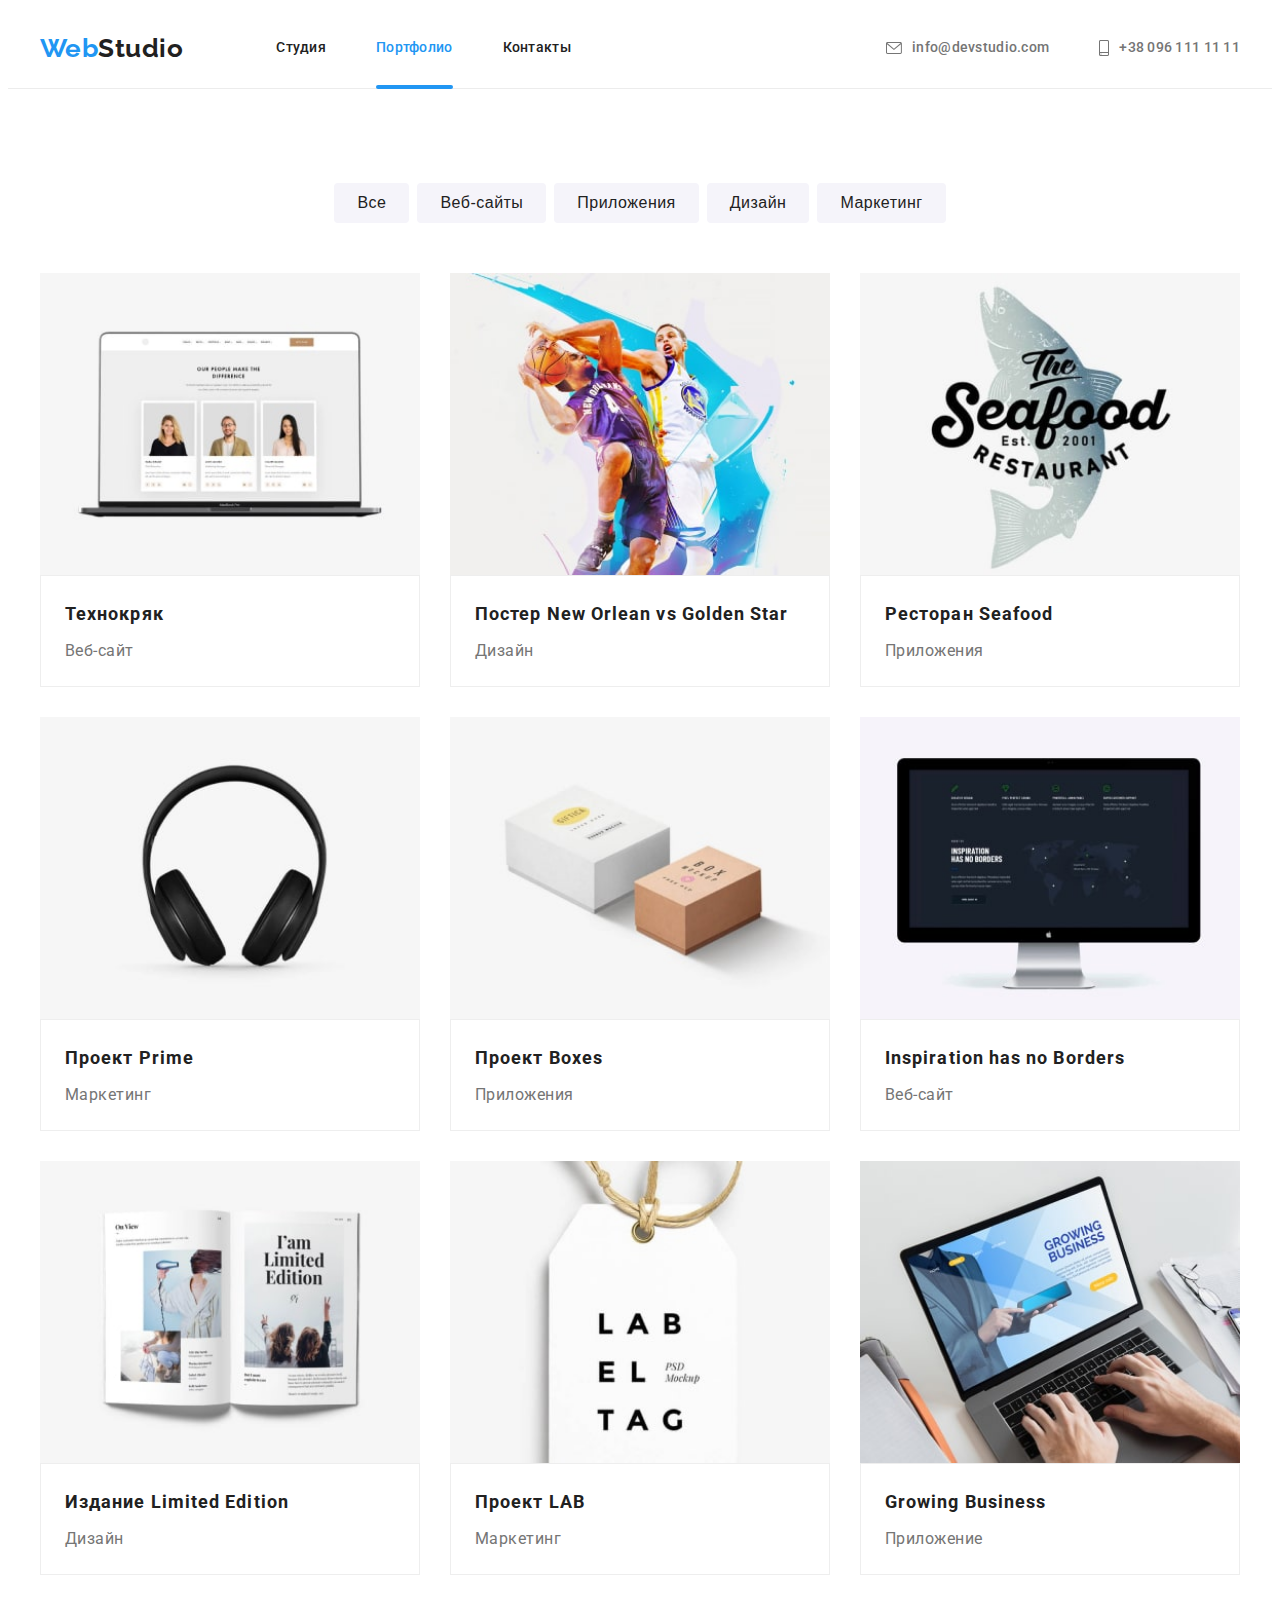
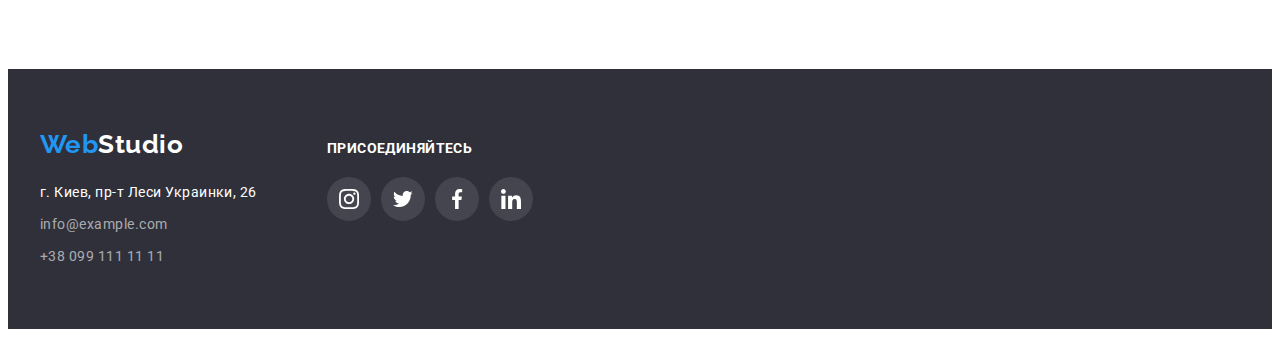
==== portfolio.html @ 7e812882 "Добаваляет элемент в хедере, ворк-лайбл и модалку" ====
<!DOCTYPE html>
<html lang="ru">

<head>
  <meta charset="UTF-8" />
  <meta http-equiv="X-UA-Compatible" content="IE=edge" />
  <meta name="viewport" content="width=device-width, initial-scale=1.0" />
  <title>WebStudio</title>
  <link rel="stylesheet" href="https://cdnjs.cloudflare.com/ajax/libs/modern-normalize/1.1.0/modern-normalize.min.css"
    integrity="sha512-wpPYUAdjBVSE4KJnH1VR1HeZfpl1ub8YT/NKx4PuQ5NmX2tKuGu6U/JRp5y+Y8XG2tV+wKQpNHVUX03MfMFn9Q=="
    crossorigin="anonymous" referrerpolicy="no-referrer" />
  <link rel="preconnect" href="https://fonts.googleapis.com">
  <link rel="preconnect" href="https://fonts.gstatic.com" crossorigin>
  <link href="https://fonts.googleapis.com/css2?family=Raleway:wght@700&family=Roboto:wght@400;500;700;900&display=swap"
    rel="stylesheet">
  <link rel="stylesheet" href="./css/style.css">
</head>

<body class="page">
  <!--Шапка сайта-->
<header class="page-header">
  <nav class="container main-nav">
    <a href="index.html" class="logo"><span class="web">Web</span>Studio
    </a>
    <ul class="site-nav list">
      <li class="item"><a href="index.html" class="link">Студия</a></li>

      <li class="item"><a href="portfolio.html" class="link current">Портфолио</a></li>

      <li class="item"><a href="contacts.html" class="link">Контакты</a></li>
    </ul>
    <ul class="auth-nav list">
      <li class="item item-nav">
        <a href="mailto:info@devstudio.com" class="link nav-link">
          <svg class="icon-nav mail" width="16" height="12">
            <use href="./images/sprite.svg#icon-email"></use>
          </svg>
          info@devstudio.com</a>
      </li>
      <li class="item item-nav">
        <a href="tel:+380961111111" class="link">
          <svg class="icon-nav phone" width="10" height="16">
            <use href="./images/sprite.svg#icon-phone"></use>
          </svg>
          +38 096 111 11 11</a>
      </li>
    </ul>
  </nav>
</header>
 <main>
  <!--Главная-->
   <section class="hero visually-hidden">
     <h1 class="hero-titel">Наши работы</h1>
   </section>
<!-- Фильтры -->
<section class="section-portfolio">
  <div class="container portfolio">
  <h2 class="section-filter-titel visually-hidden">Фильтры</h2>
  <ul class="filter-list">
    <li class="item"><button type="button" class="filters">Все</button></li>
    <li class="item"><button type="button" class="filters">Веб-сайты</button></li>
    <li class="item"><button type="button" class="filters">Приложения</button></li>
    <li class="item"><button type="button" class="filters">Дизайн</button></li>
    <li class="item"><button type="button" class="filters">Маркетинг</button></li>
  </ul>
  <ul class="works-list">
    <li class="cards">
      <a href="" class="example">
      <img src="./images/portfolio/mcbook.jpg" width="370" alt="macbook">
        <div class="cards-info">
          <h3 class="titel">Технокряк</h3>
          <p class="text">Веб-сайт</p>
        </div>
      </a>
    </li>
    <li class="cards">
      <a href="" class="example">
      <img src="./images/portfolio/bascket.jpg" width="370" alt="bascketballplayers">
        <div class="cards-info">
          <h3 class="titel">Постер <span lang="en">New Orlean vs Golden Star</span></h3>
          <p class="text">Дизайн</p>
        </div>
      </a>
    </li>
    <li class="cards">
      <a href="" class="example">
     <img src="./images/portfolio/fish.jpg" width="370" alt="fish">
        <div class="cards-info">
          <h3 class="titel">Ресторан <span lang="en">Seafood</span></h3>
          <p class="text">Приложения</p>
        </div>
      </a>
    </li>
    <li class="cards">
      <a href="" class="example">
      <img src="./images/portfolio/hears.jpg" width="370" alt="hears">
        <div class="cards-info">
          <h3 class="titel">Проект <span lang="en">Prime</span></h3>
          <p class="text">Маркетинг</p>
        </div>
      </a>
    </li>
    <li class="cards">
      <a href="" class="example">
      <img src="./images/portfolio/boxs.jpg" width="370"  alt="boxes">
        <div class="cards-info">
          <h3 class="titel">Проект <span lang="en">Boxes</span></h3>
          <p class="text">Приложения</p>
        </div>
      </a>
    </li>
    <li class="cards">
      <a href="" class="example">
      <img src="./images/portfolio/mcpc.jpg" width="370" alt="macdesktop">
        <div class="cards-info">
          <h3 lang="en" class="titel">Inspiration has no Borders</h3>
          <p class="text">Веб-сайт</p>
        </div>
      </a>
    </li>
    <li class="cards">
      <a href="" class="example">
      <img src="./images/portfolio/book.jpg" width="370" alt="book">
      <div class="cards-info">
        <h3 class="titel">Издание <span lang="en">Limited Edition</span></h3>
        <p class="text">Дизайн</p>
      </div>
      </a>
    </li>
    <li class="cards">
      <a href="" class="example">
      <img src="./images/portfolio/labeltag.jpg" width="370" alt="label">
      <div class="cards-info">
        <h3 class="titel">Проект <span lang="en">LAB</span></h3>
        <p class="text">Маркетинг</p>
      </div>
      </a>
    </li>
    <li class="cards">
      <a href="" class="example">
      <img src="./images/portfolio/laptop.jpg" width="370" alt="laptop">
      <div class="cards-info">
        <h3 lang="en" class="titel">Growing Business</h3>
        <p class="text">Приложение</p>
      </div>
      </a>
    </li>
  </ul>
  </div>
</section>
 </main>
  <!--Подвал-->
  <footer class="footer">
    <div class="container">
      <div class="main-footer">
        <div class="left-footer">
          <div class="footer-logo">
            <a href="index.html" class="logo"><span class="web">Web</span>Studio
            </a>
          </div>
          <address>
            <ul class="address-list">
              <li class="item"><a href="https://goo.gl/maps/FcAPgfBcvbbnPMWw7" target="_blank" class="comp-address">г. Киев,
                  пр-т Леси Украинки, 26</a></li>
              <li class="item"><a href="mailto:info@example.com" class="link">info@example.com</a></li>
              <li class="item"><a href="tel:+380991111111" class="link">+38 099 111 11 11</a></li>
            </ul>
          </address>
        </div>
        <div class="right-footer">
          <h2 class="titel footer-contacts-titel">Присоединяйтесь</h2>
          <ul class="socials-address list">
            <li class="socials-address-item">
              <a href="" class="socials-address-link link">
                <svg class="socials-icon" width="20" height="20">
                  <use href="./images/sprite.svg#icon-instagram"></use>
                </svg>
              </a>
            </li>
            <li class="socials-address-item">
              <a href="" class="socials-address-link link">
                <svg class="socials-icon" width="20" height="20">
                  <use href="./images/sprite.svg#icon-twitter"></use>
                </svg>
              </a>
            </li>
            <li class="socials-address-item">
              <a href="" class="socials-address-link link">
                <svg class="socials-icon" width="20" height="20">
                  <use href="./images/sprite.svg#icon-facebook"></use>
                </svg>
              </a>
            </li>
            <li class="socials-address-item">
              <a href="" class="socials-address-link link">
                <svg class="socials-icon" width="20" height="20">
                  <use href="./images/sprite.svg#icon-linkedin"></use>
                </svg>
              </a>
            </li>
          </ul>
        </div>
      </div>
    </div>
  </footer>
</body>

</html>
---- css/style.css ----
:root {
  --primary-white-color: #ffffff;
  --primary-text-color: #757575;
  --titel-text-color: #212121;
  --accent-color: #2196f3;
  --second-bg-color: #e5e5e5;
  --car-shadow: 0px 1px 3px rgba(0, 0, 0, 0.12), 0px 1px 1px rgba(0, 0, 0, 0.14),
    0px 2px 1px rgba(0, 0, 0, 0.2);
  --button-main-shadow: 0px 4px 4px rgba(0, 0, 0, 0.15);
  --button-filers-shadow: 0px 3px 1px rgba(0, 0, 0, 0.1), 0px 1px 2px rgba(0, 0, 0, 0.08),
    0px 2px 2px rgba(0, 0, 0, 0.12);
}

p,
h1,
h2,
h3,
h4,
h5,
h6 {
  margin-top: 0;
  margin-bottom: 0;
}

ul {
  margin-top: 0;
  margin-bottom: 0;
  padding-left: 0;
}
img {
  display: block;
  min-width: 100%;
  height: auto;
}

/* Utilits */

.list {
  padding: 0;
  margin: 0;
  list-style: none;
}
.visually-hidden {
  position: absolute;
  width: 1px;
  height: 1px;
  margin: -1px;
  padding: 0;
  overflow: hidden;
  border: 0;
  clip: rect(0 0 0 0);
}

/* Container */

.container {
  width: 1200px;
  margin-left: auto;
  margin-right: auto;
  padding-left: 15px;
  padding-right: 15px;
  align-items: center;
  /* border: 1px solid tomato; */
}

.page {
  background-color: var(--primary-white-color);
  color: var(--primary-text-color);
  font-family: Roboto, sans-serif;
  font-style: normal;
  font-weight: 400;
  letter-spacing: 0.03em;
}
.web {
  color: var(--accent-color);
  font-family: Raleway, sans-serif;
  font-style: normal;
  font-weight: 700;
  font-size: 26px;
  line-height: 1.19;
}

.list,
.work-list,
.team-list,
.feature-list,
.footer .address-list,
.filter-list,
.works-list {
  font-style: normal;
  list-style: none;
  text-decoration: none;
}

.text {
  color: var(--primary-text-color);
}

.page-header {
  background-color: var(--primary-white-color);
  border-bottom: 1px solid #ececec;
}

/* Main nav */

.main-nav {
  display: flex;
  align-items: center;
}

/* logo */

.page-header .logo {
  color: var(--titel-text-color);
}

.footer .logo {
  color: var(--primary-white-color);
}
.page-header .logo,
.footer .logo {
  font-family: Raleway, sans-serif;
  font-weight: 700;
  font-size: 26px;
  line-height: 1.19;
  text-decoration: none;
}

/* site-nav */

.site-nav {
  display: flex;
  margin-left: 93px;
}

.site-nav .item + .item {
  margin-left: 50px;
}

.site-nav .link {
  display: block;
  padding-top: 32px;
  padding-bottom: 32px;
}

.auth-nav .link {
  display: block;
  padding-top: 32px;
  padding-bottom: 32px;
}

.site-nav .link,
.auth-nav .link {
  font-weight: 500;
  font-size: 14px;
  line-height: 1.14;
  letter-spacing: 0.02em;
  text-decoration: none;
}

.site-nav .link {
  color: var(--titel-text-color);
}

.auth-nav .link {
  color: var(--primary-text-color);
  display: inline-flex;
  align-items: center;
}
.site-nav .link:hover,
.site-nav .link:focus {
  color: var(--accent-color);
  cursor: pointer;
}
.site-nav .link.current {
  color: var(--accent-color);
}

.site-nav .item {
  position: relative;
}

.site-nav .link.current::after {
  position: absolute;
  content: '';
  display: flex;
  width: 100%;
  height: 4px;
  bottom: -1px;
  left: 0;
  border-radius: 2px;
  background-color: currentColor;
}

/* auth-nav */

.auth-nav {
  display: flex;
  margin-left: auto;
}
.auth-nav .item + .item {
  margin-left: 50px;
}

.auth-nav .link:hover,
.auth-nav .link:focus {
  color: var(--accent-color);
}

.icon-nav {
  fill: currentColor;
  margin-right: 10px;
}

/* hero */

.overlay {
  width: 1600px;
  margin-left: auto;
  margin-right: auto;
  background-image: linear-gradient(to right, rgba(47, 48, 58, 0.4), rgba(47, 48, 58, 0.4)),
    url('../images/heroback.jpg');
  background-repeat: no-repeat;
  background-position: center;
  background-size: cover;
}

.hero {
  padding-top: 200px;
  padding-bottom: 200px;
  background-color: #2f303a;
  text-align: center;
}

.hero-titel {
  width: 700px;
  margin-bottom: 30px;
  margin-left: auto;
  margin-right: auto;

  color: var(--primary-white-color);
  font-weight: 900;
  font-size: 44px;
  line-height: 1.5;
  letter-spacing: 0.06em;
  text-transform: uppercase;
}

.button-main {
  display: inline-block;
  border-radius: 4px;
  border: 1px solid transparent;
  box-shadow: var(--button-main-shadow);
  padding: 10px 32px;

  color: var(--primary-white-color);
  background-color: var(--accent-color);
  cursor: pointer;
  font-weight: 700;
  font-size: 16px;
  line-height: 1.88;
  letter-spacing: 0.06em;
}

/* Modal window */

.backdrop {
  position: fixed;
  top: 0;
  left: 0;
  width: 100%;
  height: 100%;
  background: rgba(0, 0, 0, 0.2);
  opacity: 1;
  transition: opacity 250ms cubic-bezier(0.4, 0, 0.2, 1);
}

.backdrop.is-hidden {
  visibility: hidden;
  opacity: 0;
  pointer-events: none;
}

.backdrop.is-hidden .modal {
  transform: translate(-50%, -50%) scale(1);
}

.modal {
  position: absolute;
  top: 50%;
  left: 50%;
  transform: translate(-50%, -50%);
  min-width: 528px;
  min-height: 581px;
  background-color: var(--primary-white-color);
  box-shadow: 0px 1px 3px rgba(0, 0, 0, 0.12), 0px 1px 1px rgba(0, 0, 0, 0.14),
    0px 2px 1px rgba(0, 0, 0, 0.2);
  border-radius: 4px;
}

.modal-close {
  position: absolute;
  top: 8px;
  right: 8px;
  display: flex;
  justify-content: center;
  align-items: center;
  cursor: pointer;
  width: 30px;
  height: 30px;
  border-radius: 50%;
  background: #ffffff;
  border: 1px solid rgba(0, 0, 0, 0.1);
}

/* portfolio buttons */

.filter-list .filters {
  border-radius: 4px;
  border: 1px solid transparent;
  padding: 6px 22px;
  color: var(--titel-text-color);
  background-color: #f5f4fa;

  font-weight: 500;
  font-size: 16px;
  line-height: 1.63;
  letter-spacing: 0.03em;
}

.filter-list .filters:hover,
.filter-list .filters:focus {
  background-color: var(--accent-color);
  color: var(--primary-white-color);
  font-weight: 500;
  font-size: 16px;
  line-height: 1.63;
  letter-spacing: 0.03em;
}

/* section */

.section {
  background-color: var(--primary-white-color);
}
.section-team {
  background-color: var(--second-bg-color);
  padding-top: 94px;
  padding-bottom: 94px;
}
.section-titel {
  margin-bottom: 50px;
}

.section-titel {
  color: var(--titel-text-color);
  font-weight: 700;
  font-size: 36px;
  line-height: 1.17;
  text-align: center;
}

.section-portfolio {
  padding-top: 94px;
  padding-bottom: 94px;
}

/* features */

.section-feature {
  padding-top: 94px;
  padding-bottom: 47px;
}

.feature-list {
  display: flex;
  justify-content: space-between;
}

.feature-list .item {
  width: 270px;
}

.feature-list .item:not(:last-child) {
  margin-right: 30px;
}

.feature-list .titel {
  margin-bottom: 10px;
}

.feature-list .titel {
  color: var(--titel-text-color);
  font-weight: 700;
  font-size: 14px;
  line-height: 1.14;
  text-transform: uppercase;
}
.feature-list .text,
.footer .link {
  font-size: 14px;
  line-height: 1.7;
}

.feature-icon {
  width: 70px;
  height: 70px;
}

.feature-card {
  display: flex;
  justify-content: center;
  padding: 25px 0;
  background-color: var(--second-bg-color);
  border-radius: 4px;
  margin-bottom: 30px;
}

/* works */

.section-work {
  padding-top: 47px;
  padding-bottom: 94px;
}

.work-list {
  display: flex;
  justify-content: space-between;
}

.work-list .item:not(:last-child) {
  margin-right: 30px;
}

.works-list .example {
  text-decoration: none;
}

.cards-info .titel {
  font-weight: 700;
  font-size: 18px;
  line-height: 2;
  letter-spacing: 0.06em;
}

.works-list .text {
  font-size: 16px;
  line-height: 1.87;
}

.cards {
  width: calc((100% - 60px) / 3);
  margin-right: 30px;
  margin-bottom: 30px;
}

.cards:nth-child(3n) {
  margin-right: 0;
}

.cards:nth-last-child(-n + 3) {
  margin-bottom: 0;
}

.cards-info {
  padding: 20px 24px;
  border: 1px solid #eeeeee;
}

.cards-info .titel {
  margin-bottom: 4px;
}

.work-label-titel {
  font-weight: 700;
  font-size: 14px;
  line-height: 1.14;
  letter-spacing: 0.03em;
  text-transform: uppercase;
  color: var(--primary-white-color);
}

.work-list .item {
  position: relative;
}

.work-label {
  position: absolute;
  display: flex;
  justify-content: center;
  align-items: center;
  width: 100%;
  height: 70px;
  left: 0;
  bottom: 0;
  background-color: rgba(47, 48, 58, 0.8);
}

/* team */

.team-list {
  display: flex;
  justify-content: space-between;
}

.team-list .item:not(:last-child) {
  margin-right: 30px;
}

/* .section-team .section-titel {
  padding-top: 94px;
} */

.card {
  background-color: var(--primary-white-color);
  text-align: center;
  box-shadow: var(--car-shadow);
  border-radius: 4px;
}

.card-info {
  padding-top: 30px;
  padding-bottom: 30px;
}

.team-list .titel {
  margin-bottom: 10px;
  font-weight: 500;
  font-size: 16px;
  line-height: 1.19;
}
.team-list .text {
  font-size: 16px;
  line-height: 1.19;
  margin-bottom: 16px;
}

.filter-list {
  margin-bottom: 50px;
  list-style: none;
}
.team-list .titel,
.works-list .titel {
  color: var(--titel-text-color);
}

.socials-list {
  display: flex;
  justify-content: center;
}

.socials-item {
  width: 44px;
  height: 44px;
}

.socials-item:not(:last-child) {
  margin-right: 10px;
}

.socials-link {
  width: 100%;
  height: 100%;
  display: flex;
  justify-content: center;
  align-items: center;
  border-radius: 50%;
  background-color: var(--primary-white-color);
  fill: #afb1b8;
}

.socials-link:hover,
.socials-link:focus {
  background-color: var(--accent-color);
}

.socials-link:hover .socials-icon,
.socials-link:focus .socials-icon {
  fill: var(--primary-white-color);
}

/* Clients */

.section-clients {
  background-color: var(--primary-white-color);
  padding-top: 94px;
  padding-bottom: 94px;
}

.clients-list {
  display: flex;
  justify-content: space-between;
}

.clients-item {
  width: 170px;
  height: 92px;
}

.clients-item:not(:last-child) {
  margin-right: 30px;
}

.clients-link {
  display: flex;
  width: 100%;
  height: 100%;
  justify-content: center;
  align-items: center;
  fill: #afb1b8;
  border: 1px solid #afb1b8;
  border-radius: 4px;
}

.clients-link:hover,
.clients-link:focus {
  border-color: var(--accent-color);
  fill: var(--accent-color);
}

/* Button Filters*/

.filter-list {
  display: flex;
  justify-content: center;
}

.filter-list .item:not(:last-child) {
  margin-right: 8px;
}

.works-list {
  display: flex;
  flex-wrap: wrap;
}

.filter-list .filters {
  background-color: #f5f4fa;
  color: var(--titel-text-color);
}

.filter-list .filters:hover,
.filter-list .filters:focus {
  background-color: var(--accent-color);
  color: var(--primary-white-color);
  box-shadow: 0px 3px 1px rgba(0, 0, 0, 0.1), 0px 1px 2px rgba(0, 0, 0, 0.08),
    0px 2px 2px rgba(0, 0, 0, 0.12);
  cursor: pointer;
}

.cards:hover,
.cards:focus {
  box-shadow: 0px 1px 1px rgba(0, 0, 0, 0.12), 0px 4px 4px rgba(0, 0, 0, 0.06),
    1px 4px 6px rgba(0, 0, 0, 0.16);
  cursor: pointer;
}

/* Footer */

.footer {
  padding-top: 60px;
  padding-bottom: 60px;
  background-color: #2f303a;
  color: var(--primary-text-color);
}

.footer .comp-address {
  color: var(--primary-white-color);
  text-decoration: none;
  font-size: 14px;
  line-height: 1.72;
}

.footer .link {
  color: rgba(255, 255, 255, 0.6);
  text-decoration: none;
}
.footer .comp-address:hover,
.footer .comp-address:focus {
  color: var(--accent-color);
  cursor: pointer;
}
.footer .link:hover,
.footer .link:focus {
  color: var(--accent-color);
}

.footer-logo {
  display: inline-block;
  margin-bottom: 20px;
}

.address-list .item:not(:last-child) {
  margin-bottom: 9px;
}

.right-footer .titel {
  color: var(--primary-white-color);
  font-weight: 700;
  font-size: 14px;
  line-height: 1.14;
  font-style: normal;
  letter-spacing: 0.03em;
  text-transform: uppercase;
}

.socials-address {
  display: flex;
}

.socials-address-item {
  width: 44px;
  height: 44px;
}

.socials-footer-links {
  display: flex;
}

.socials-address .titel {
  margin-bottom: 20px;
}

.socials-address-item:not(:last-child) {
  margin-right: 10px;
}

.socials-address-link {
  width: 100%;
  height: 100%;
  display: flex;
  justify-content: center;
  align-items: center;
  border-radius: 50%;
  background-color: rgba(255, 255, 255, 0.1);
  fill: var(--primary-white-color);
}

.main-footer {
  display: flex;
  align-items: baseline;
}

.footer-contacts-titel {
  margin-bottom: 20px;
}

.right-footer {
  width: 206px;
  margin-left: 70px;
}

.socials-address-link:hover,
.socials-address-link:focus {
  background-color: var(--accent-color);
}
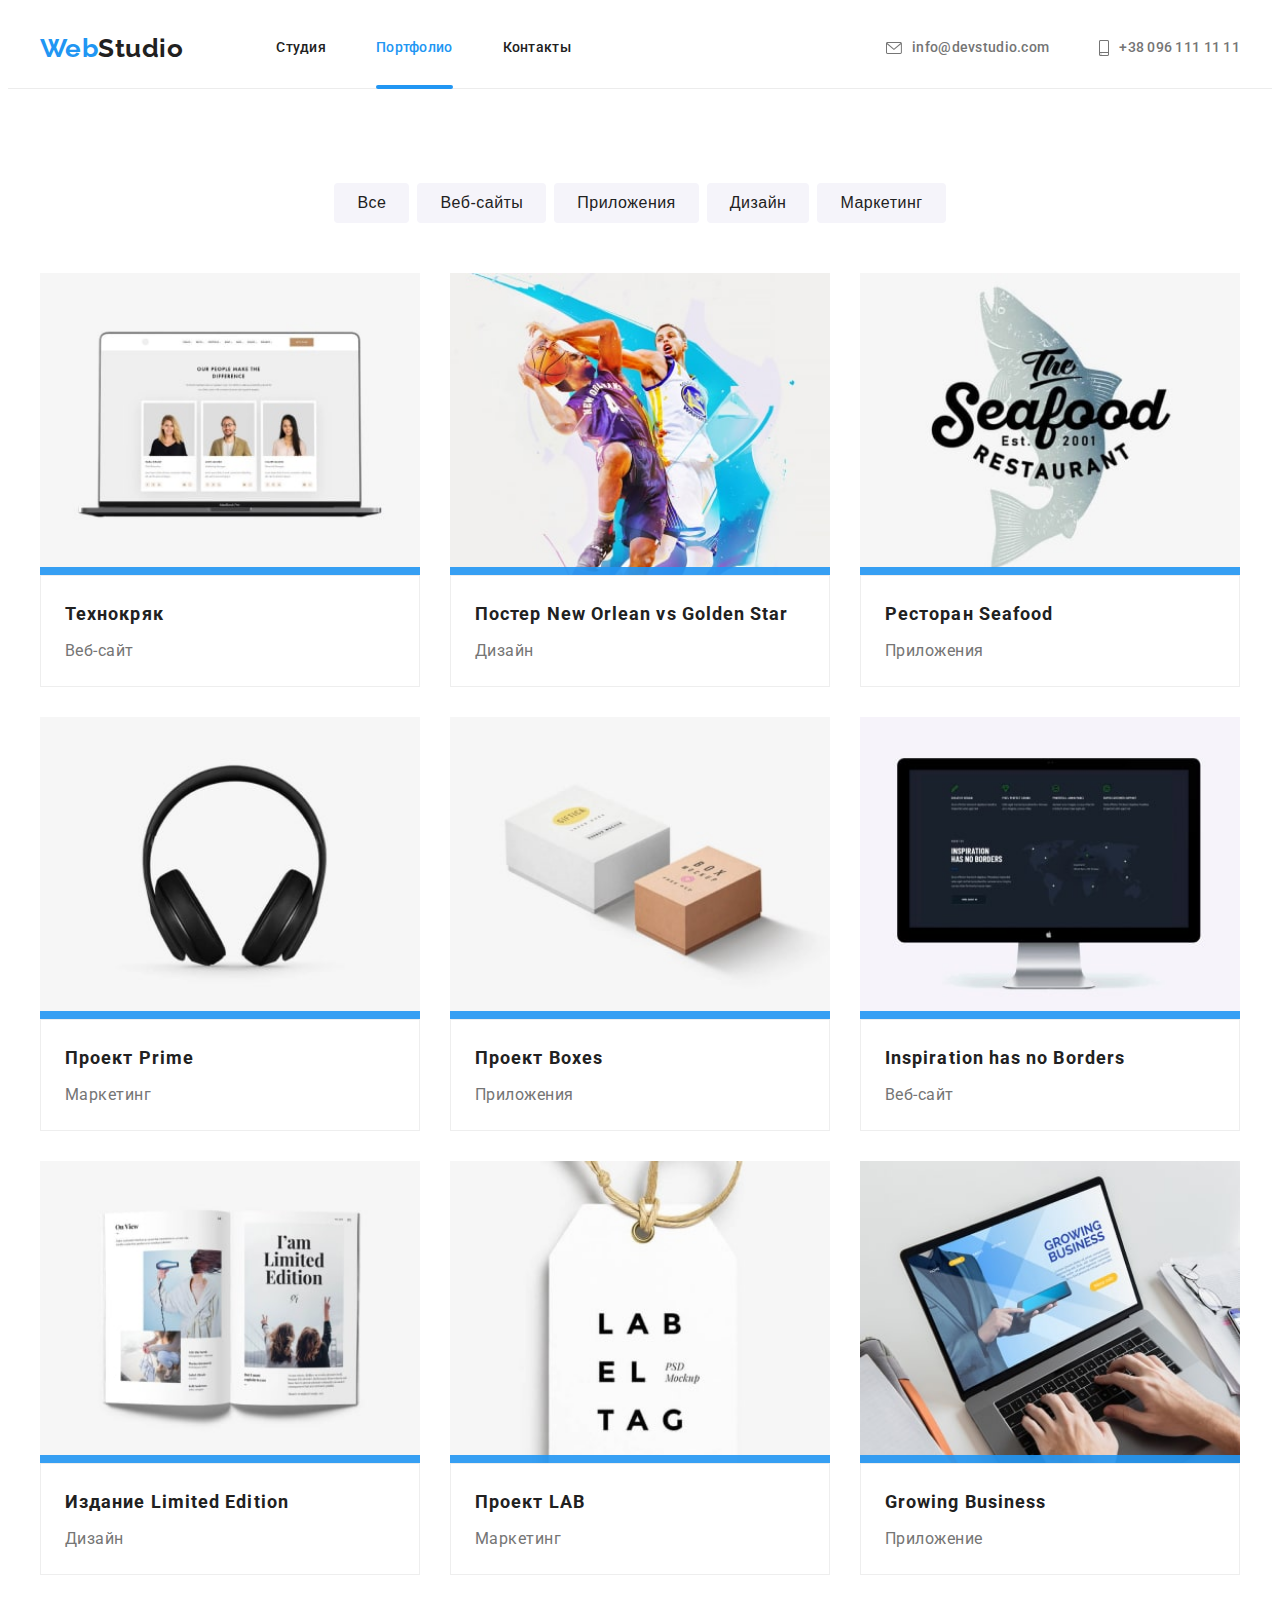
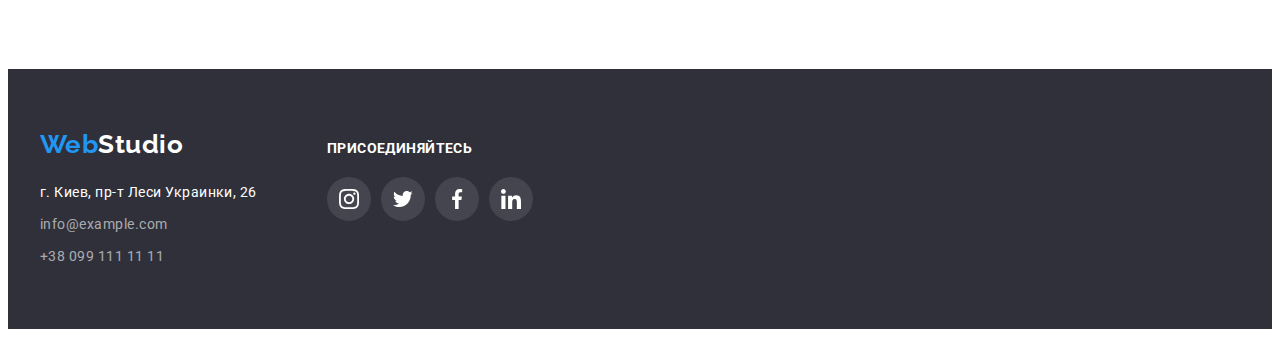
==== commit 26e1c839: "Добавлены все эффекты по условиям ДЗ-05" ====
--- a/portfolio.html
+++ b/portfolio.html
@@ -66,8 +66,12 @@
   <ul class="works-list">
     <li class="cards">
       <a href="" class="example">
-      <img src="./images/portfolio/mcbook.jpg" width="370" alt="macbook">
-        <div class="cards-info">
+        <div class="example-overlay">
+          <img src="./images/portfolio/mcbook.jpg" width="370" alt="macbook">
+          <p class="example-top-text">Технокряк это современная площадка распространения коронавируса. Компании используют эту платформу для цифрового
+            шпионажа и атак на защищённые сервера конкурентов.</p>
+        </div>
+      <div class="cards-info">
           <h3 class="titel">Технокряк</h3>
           <p class="text">Веб-сайт</p>
         </div>
@@ -75,7 +79,12 @@
     </li>
     <li class="cards">
       <a href="" class="example">
-      <img src="./images/portfolio/bascket.jpg" width="370" alt="bascketballplayers">
+        <div class="example-overlay">
+          <img src="./images/portfolio/bascket.jpg" width="370" alt="bascketballplayers">
+          <p class="example-top-text">Технокряк это современная площадка распространения коронавируса. Компании используют эту
+            платформу для цифрового
+            шпионажа и атак на защищённые сервера конкурентов.</p>
+        </div>
         <div class="cards-info">
           <h3 class="titel">Постер <span lang="en">New Orlean vs Golden Star</span></h3>
           <p class="text">Дизайн</p>
@@ -84,7 +93,12 @@
     </li>
     <li class="cards">
       <a href="" class="example">
-     <img src="./images/portfolio/fish.jpg" width="370" alt="fish">
+        <div class="example-overlay">
+          <img src="./images/portfolio/fish.jpg" width="370" alt="fish">
+          <p class="example-top-text">Технокряк это современная площадка распространения коронавируса. Компании используют эту
+            платформу для цифрового
+            шпионажа и атак на защищённые сервера конкурентов.</p>
+        </div>
         <div class="cards-info">
           <h3 class="titel">Ресторан <span lang="en">Seafood</span></h3>
           <p class="text">Приложения</p>
@@ -93,7 +107,12 @@
     </li>
     <li class="cards">
       <a href="" class="example">
-      <img src="./images/portfolio/hears.jpg" width="370" alt="hears">
+        <div class="example-overlay">
+          <img src="./images/portfolio/hears.jpg" width="370" alt="hears">
+          <p class="example-top-text">Технокряк это современная площадка распространения коронавируса. Компании используют эту
+            платформу для цифрового
+            шпионажа и атак на защищённые сервера конкурентов.</p>
+        </div>
         <div class="cards-info">
           <h3 class="titel">Проект <span lang="en">Prime</span></h3>
           <p class="text">Маркетинг</p>
@@ -102,7 +121,12 @@
     </li>
     <li class="cards">
       <a href="" class="example">
-      <img src="./images/portfolio/boxs.jpg" width="370"  alt="boxes">
+        <div class="example-overlay">
+          <img src="./images/portfolio/boxs.jpg" width="370" alt="boxes">
+          <p class="example-top-text">Технокряк это современная площадка распространения коронавируса. Компании используют эту
+            платформу для цифрового
+            шпионажа и атак на защищённые сервера конкурентов.</p>
+        </div>
         <div class="cards-info">
           <h3 class="titel">Проект <span lang="en">Boxes</span></h3>
           <p class="text">Приложения</p>
@@ -111,7 +135,12 @@
     </li>
     <li class="cards">
       <a href="" class="example">
-      <img src="./images/portfolio/mcpc.jpg" width="370" alt="macdesktop">
+        <div class="example-overlay">
+          <img src="./images/portfolio/mcpc.jpg" width="370" alt="macdesktop">
+          <p class="example-top-text">Технокряк это современная площадка распространения коронавируса. Компании используют эту
+            платформу для цифрового
+            шпионажа и атак на защищённые сервера конкурентов.</p>
+        </div>
         <div class="cards-info">
           <h3 lang="en" class="titel">Inspiration has no Borders</h3>
           <p class="text">Веб-сайт</p>
@@ -120,7 +149,12 @@
     </li>
     <li class="cards">
       <a href="" class="example">
-      <img src="./images/portfolio/book.jpg" width="370" alt="book">
+        <div class="example-overlay">
+          <img src="./images/portfolio/book.jpg" width="370" alt="book">
+          <p class="example-top-text">Технокряк это современная площадка распространения коронавируса. Компании используют эту
+            платформу для цифрового
+            шпионажа и атак на защищённые сервера конкурентов.</p>
+        </div>
       <div class="cards-info">
         <h3 class="titel">Издание <span lang="en">Limited Edition</span></h3>
         <p class="text">Дизайн</p>
@@ -129,7 +163,12 @@
     </li>
     <li class="cards">
       <a href="" class="example">
-      <img src="./images/portfolio/labeltag.jpg" width="370" alt="label">
+        <div class="example-overlay">
+          <img src="./images/portfolio/labeltag.jpg" width="370" alt="label">
+          <p class="example-top-text">Технокряк это современная площадка распространения коронавируса. Компании используют эту
+            платформу для цифрового
+            шпионажа и атак на защищённые сервера конкурентов.</p>
+        </div>
       <div class="cards-info">
         <h3 class="titel">Проект <span lang="en">LAB</span></h3>
         <p class="text">Маркетинг</p>
@@ -138,7 +177,12 @@
     </li>
     <li class="cards">
       <a href="" class="example">
-      <img src="./images/portfolio/laptop.jpg" width="370" alt="laptop">
+        <div class="example-overlay">
+          <img src="./images/portfolio/laptop.jpg" width="370" alt="laptop">
+          <p class="example-top-text">Технокряк это современная площадка распространения коронавируса. Компании используют эту
+            платформу для цифрового
+            шпионажа и атак на защищённые сервера конкурентов.</p>
+        </div>
       <div class="cards-info">
         <h3 lang="en" class="titel">Growing Business</h3>
         <p class="text">Приложение</p>
--- a/css/style.css
+++ b/css/style.css
@@ -9,6 +9,8 @@
   --button-main-shadow: 0px 4px 4px rgba(0, 0, 0, 0.15);
   --button-filers-shadow: 0px 3px 1px rgba(0, 0, 0, 0.1), 0px 1px 2px rgba(0, 0, 0, 0.08),
     0px 2px 2px rgba(0, 0, 0, 0.12);
+  --time-duration: 250ms;
+  --time-function: cubic-bezier(0.4, 0, 0.2, 1);
 }
 
 p,
@@ -101,6 +103,9 @@
   border-bottom: 1px solid #ececec;
 }
 
+.link {
+  transition: var(--time-duration) var(--time-function);
+}
 /* Main nav */
 
 .main-nav {
@@ -268,11 +273,12 @@
   position: fixed;
   top: 0;
   left: 0;
-  width: 100%;
-  height: 100%;
+  width: 100vw;
+  height: 100vh;
   background: rgba(0, 0, 0, 0.2);
   opacity: 1;
-  transition: opacity 250ms cubic-bezier(0.4, 0, 0.2, 1);
+  transition: opacity 250ms cubic-bezier(0.4, 0, 0.2, 1),
+    visibility 250ms cubic-bezier(0.4, 0, 0.2, 1);
 }
 
 .backdrop.is-hidden {
@@ -309,7 +315,7 @@
   width: 30px;
   height: 30px;
   border-radius: 50%;
-  background: #ffffff;
+  background: var(--primary-white-color);
   border: 1px solid rgba(0, 0, 0, 0.1);
 }
 
@@ -321,6 +327,8 @@
   padding: 6px 22px;
   color: var(--titel-text-color);
   background-color: #f5f4fa;
+  transition: background-color var(--time-duration) var(--time-function),
+    color var(--time-duration) var(--time-function);
 
   font-weight: 500;
   font-size: 16px;
@@ -432,8 +440,38 @@
   margin-right: 30px;
 }
 
+/* portfolio works examples */
+
 .works-list .example {
   text-decoration: none;
+}
+
+.works-list .text {
+  font-size: 16px;
+  line-height: 1.87;
+}
+
+.example-overlay {
+  position: relative;
+  overflow: hidden;
+}
+
+.example-top-text {
+  position: absolute;
+  top: 0;
+  left: 0;
+  padding: 63px 24px;
+  font-size: 18px;
+  line-height: calc(28 / 18);
+  color: var(--primary-white-color);
+  background-color: rgba(33, 150, 243, 0.9);
+  overflow: auto;
+  transform: translateY(100%);
+  transition: transform var(--time-duration) var(--time-function);
+}
+
+.example:hover .example-top-text {
+  transform: translateY(0%);
 }
 
 .cards-info .titel {
@@ -441,11 +479,6 @@
   font-size: 18px;
   line-height: 2;
   letter-spacing: 0.06em;
-}
-
-.works-list .text {
-  font-size: 16px;
-  line-height: 1.87;
 }
 
 .cards {
@@ -567,6 +600,12 @@
   border-radius: 50%;
   background-color: var(--primary-white-color);
   fill: #afb1b8;
+  transition: background-color var(--time-duration) var(--time-function),
+    fill var(--time-duration) var(--time-function);
+}
+
+.socials-icon {
+  transition: fill var(--time-duration) var(--time-function);
 }
 
 .socials-link:hover,
@@ -669,6 +708,7 @@
   text-decoration: none;
   font-size: 14px;
   line-height: 1.72;
+  transition: var(--time-duration) var(--time-function);
 }
 
 .footer .link {
